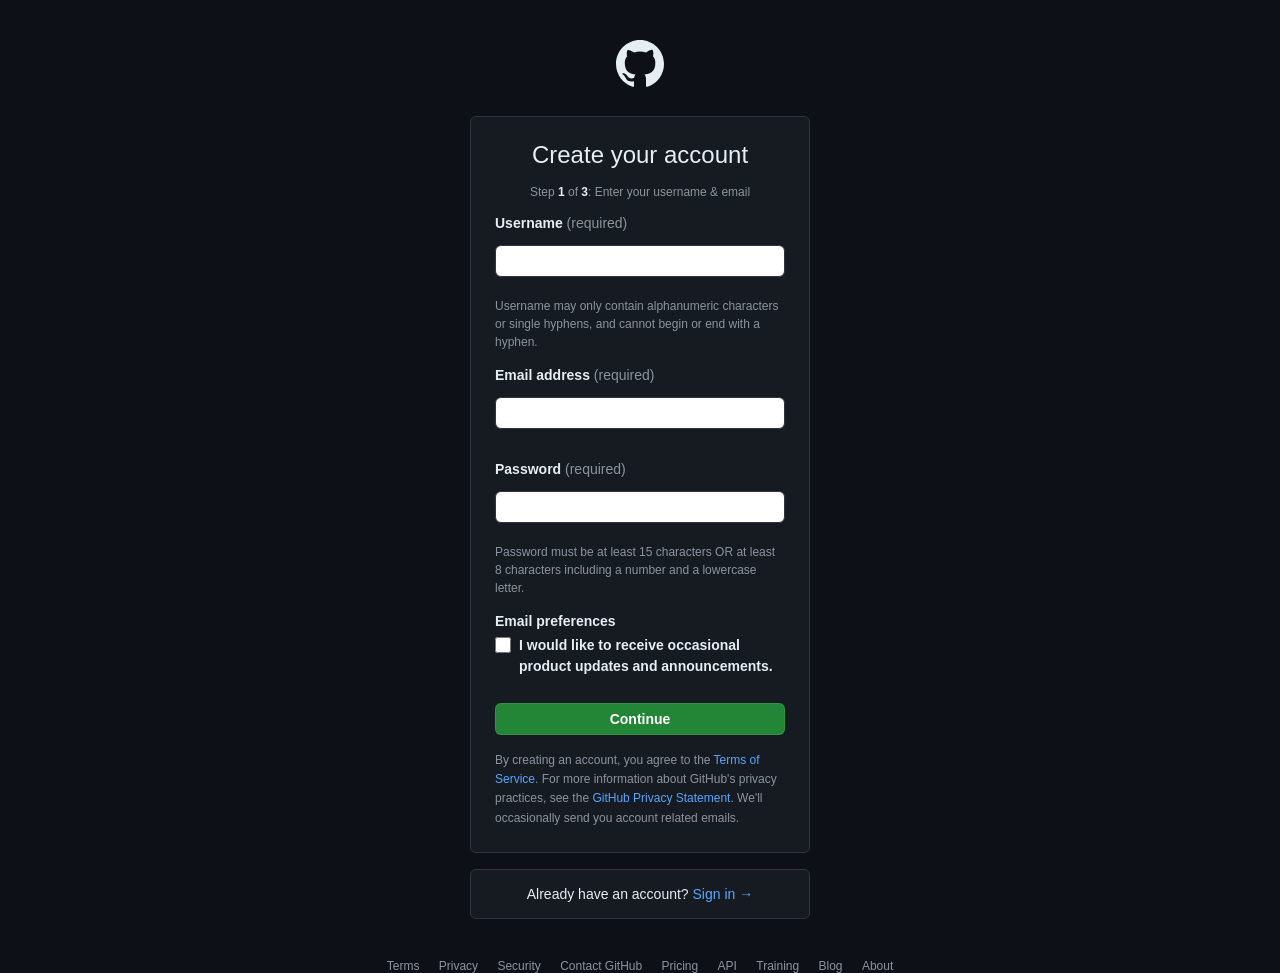
==== create.html @ 65d45bc3 "first commit" ====
<!DOCTYPE html>
<html lang="en">
<head>
  <meta charset="UTF-8" />
  <meta name="viewport" content="width=device-width, initial-scale=1.0" />
  <title>Join GitHub · GitHub</title>
  <link rel="stylesheet" href="style.css" />
</head>
<body>

  <!-- GitHub Logo -->
  <div class="logo">
    <svg viewBox="0 0 16 16" aria-hidden="true">
      <path d="M8 0C3.58 0 0 3.58 0 8c0 3.54 2.29 6.53 5.47 7.59.4.07.55-.17.55-.38
        0-.19-.01-.82-.01-1.49-2.01.37-2.53-.49-2.69-.94-.09-.23-.48-.94-.82-1.13
        -.28-.15-.68-.52-.01-.53.63-.01 1.08.58 1.23.82.72 1.21 1.87.87 2.33.66
        .07-.52.28-.87.51-1.07-1.78-.2-3.64-.89-3.64-3.95 0-.87.31-1.59.82-2.15
        -.08-.2-.36-1.02.08-2.12 0 0 .67-.21 2.2.82.64-.18 1.32-.27 2-.27.68 0
        1.36.09 2 .27 1.53-1.04 2.2-.82 2.2-.82.44 1.1.16 1.92.08 2.12.51.56
        .82 1.27.82 2.15 0 3.07-1.87 3.75-3.65 3.95.29.25.54.73.54 1.48 0 1.07
        -.01 1.93-.01 2.2 0 .21.15.46.55.38A8.013 8.013 0 0 0 16 8c0-4.42-3.58-8-8-8z"/>
    </svg>
  </div>

  <!-- Signup Card -->
  <div class="card">
    <h1>Create your account</h1>

    <p class="step-text">Step <strong>1</strong> of <strong>3</strong>: Enter your username &amp; email</p>

    <form action="#" method="post">

      <div class="form-group">
        <label for="login">Username <span class="label-note">(required)</span></label>
        <input type="text" id="login" name="user[login]" autocomplete="username" required />
        <p class="form-hint">Username may only contain alphanumeric characters or single hyphens, and cannot begin or end with a hyphen.</p>
      </div>

      <div class="form-group">
        <label for="email">Email address <span class="label-note">(required)</span></label>
        <input type="email" id="email" name="user[email]" autocomplete="email" required />
      </div>

      <div class="form-group">
        <label for="password">Password <span class="label-note">(required)</span></label>
        <input type="password" id="password" name="user[password]" autocomplete="new-password" required />
        <p class="form-hint">Password must be at least 15 characters OR at least 8 characters including a number and a lowercase letter.</p>
      </div>

      <div class="form-group">
        <label for="email_opt_in">Email preferences</label>
        <div class="checkbox-row">
          <input type="checkbox" id="email_opt_in" name="user[email_opt_in]" />
          <label for="email_opt_in" class="checkbox-label">
            I would like to receive occasional product updates and announcements.
          </label>
        </div>
      </div>

      <button type="submit" class="btn-primary">Continue</button>

      <p class="terms">
        By creating an account, you agree to the
        <a href="#">Terms of Service</a>.
        For more information about GitHub's privacy practices, see the
        <a href="#">GitHub Privacy Statement</a>.
        We'll occasionally send you account related emails.
      </p>

    </form>
  </div>

  <!-- Sign-in link -->
  <div class="signin-link">
    Already have an account? <a href="./index.html">Sign in →</a>
  </div>

  <!-- Footer -->
  <footer>
    <a href="#">Terms</a>
    <a href="#">Privacy</a>
    <a href="#">Security</a>
    <a href="#">Contact GitHub</a>
    <a href="#">Pricing</a>
    <a href="#">API</a>
    <a href="#">Training</a>
    <a href="#">Blog</a>
    <a href="#">About</a>
  </footer>

</body>
</html>
---- style.css ----
* {
    margin: 0;
    padding: 0;
    box-sizing: border-box;
    font-family: Arial, Helvetica, sans-serif;
    color: #0d1117;
}

body {
    background: #f6f8fa;
    display: flex;
    justify-content: center;
    align-items: center;
    height: 100vh;
}

img {
    width: 100%;
    display: block;
    margin: 30px auto 20px;
}

.container {
    width: 30%;
    text-align: center;
}

h1 {
    margin-bottom: 30px;
    font-size: 40px;
    color: #ffffff;
}

.login-box {
    background: #24292f;
    border: 1px solid #d0d7de;
    border-radius: 6px;
    padding: 20px;
    text-align: left;
}

label {
    font-size: 14px;
    font-weight: 500;
}

input {
    width: 100%;
    padding: 10px;
    margin: 8px 0 16px;
    border: 1px solid #d0d7de;
    border-radius: 6px;
    outline: none;
}

input:focus {
    border-color: #0969da;
    box-shadow: 0 0 5px rgba(9, 105, 218, .3);
}

.password {
    display: flex;
    justify-content: space-between;
    align-items: center;
}

.password a {
    /* text-decoration:none; */
    color: #0969da;
    font-size: 13px;
}
.forgot{
    text-decoration: none;
}
.forgot:hover{
    text-decoration: underline;
    color: #dae8fd;
}

button {
    width: 100%;
    padding: 10px;
    background: #2da44e;
    color: white;
    border: none;
    border-radius: 6px;
    cursor: pointer;
    font-size: 15px;
    font-weight: bold;
}

button:hover {
    background: #218739;
}

.signup-box {
    margin-top: 18px;
    background: #fff;
    border: 1px solid #d0d7de;
    border-radius: 6px;
    padding: 16px;
    font-size: 14px;
}
.signup-box:hover{
    background-color: #6d6d6d;
}
.signup-box a {
    text-decoration: none;
    color: #0969da;
}

.end {
    margin-top: 60px;
    text-align: center;
    /* background:#cb1010; */
    font-size: 20px;
    color: #57606a;
    justify-content: space-around;



}

* {
  box-sizing: border-box;
  margin: 0;
  padding: 0;
}

body {
  font-family: -apple-system, BlinkMacSystemFont, "Segoe UI", Helvetica, Arial, sans-serif;
  background-color: #0d1117;
  color: #e6edf3;
  min-height: 100vh;
  display: flex;
  flex-direction: column;
  align-items: center;
  justify-content: flex-start;
  padding: 40px 16px 80px;
}

/* Logo */
.logo {
  margin-bottom: 24px;
}

.logo svg {
  width: 48px;
  height: 48px;
  fill: #e6edf3;
}

/* Card */
.card {
  background-color: #161b22;
  border: 1px solid #30363d;
  border-radius: 6px;
  padding: 24px;
  width: 100%;
  max-width: 340px;
}

.card h1 {
  font-size: 24px;
  font-weight: 300;
  text-align: center;
  margin-bottom: 16px;
  color: #e6edf3;
}

/* Step indicator */
.step-text {
  font-size: 12px;
  color: #8b949e;
  text-align: center;
  margin-bottom: 16px;
}

.step-text strong {
  color: #e6edf3;
}

/* Form groups */
.form-group {
  margin-bottom: 16px;
}

.form-group label {
  display: block;
  font-size: 14px;
  font-weight: 600;
  margin-bottom: 6px;
  color: #e6edf3;
}

.label-note {
  font-weight: 400;
  color: #8b949e;
}

.form-group input[type="text"],
.form-group input[type="email"],
.form-group input[type="password"] {
  width: 100%;
  padding: 5px 12px;
  font-size: 14px;
  color: #e6edf3;
  background-color: #ffffff;
  border: 1px solid #30363d;
  border-radius: 6px;
  height: 32px;
  outline: none;
  transition: border-color 0.2s, box-shadow 0.2s;
}

.form-group input[type="text"]:focus,
.form-group input[type="email"]:focus,
.form-group input[type="password"]:focus {
  border-color: #1f6feb;
  box-shadow: 0 0 0 3px rgba(31, 111, 235, 0.3);
}

.form-hint {
  font-size: 12px;
  color: #8b949e;
  margin-top: 4px;
  line-height: 1.5;
}

/* Checkbox row */
.checkbox-row {
  display: flex;
  align-items: flex-start;
  gap: 8px;
  margin-top: 4px;
}

.checkbox-row input[type="checkbox"] {
  width: 16px;
  height: 16px;
  flex-shrink: 0;
  margin-top: 2px;
  cursor: pointer;
}

.checkbox-label {
  font-weight: 400;
  font-size: 13px;
  color: #8b949e;
  cursor: pointer;
  line-height: 1.5;
}

/* Submit button */
.btn-primary {
  width: 100%;
  padding: 5px 16px;
  font-size: 14px;
  font-weight: 600;
  color: #ffffff;
  background-color: #238636;
  border: 1px solid rgba(240, 246, 252, 0.1);
  border-radius: 6px;
  height: 32px;
  cursor: pointer;
  transition: background-color 0.2s;
  margin-top: 4px;
}

.btn-primary:hover {
  background-color: #2ea043;
}

/* Terms text */
.terms {
  font-size: 12px;
  color: #8b949e;
  margin-top: 16px;
  line-height: 1.6;
}

.terms a {
  color: #58a6ff;
  text-decoration: none;
}

.terms a:hover {
  text-decoration: underline;
}

/* Sign-in box */
.signin-link {
  margin-top: 16px;
  font-size: 14px;
  text-align: center;
  color: #e6edf3;
  background-color: #161b22;
  border: 1px solid #30363d;
  border-radius: 6px;
  padding: 16px;
  width: 100%;
  max-width: 340px;
}

.signin-link a {
  color: #58a6ff;
  text-decoration: none;
}

.signin-link a:hover {
  text-decoration: underline;
}

/* Footer */
footer {
  margin-top: 40px;
  font-size: 12px;
  color: #8b949e;
  text-align: center;
}

footer a {
  color: #8b949e;
  text-decoration: none;
  margin: 0 8px;
}

footer a:hover {
  color: #58a6ff;
  text-decoration: underline;
}
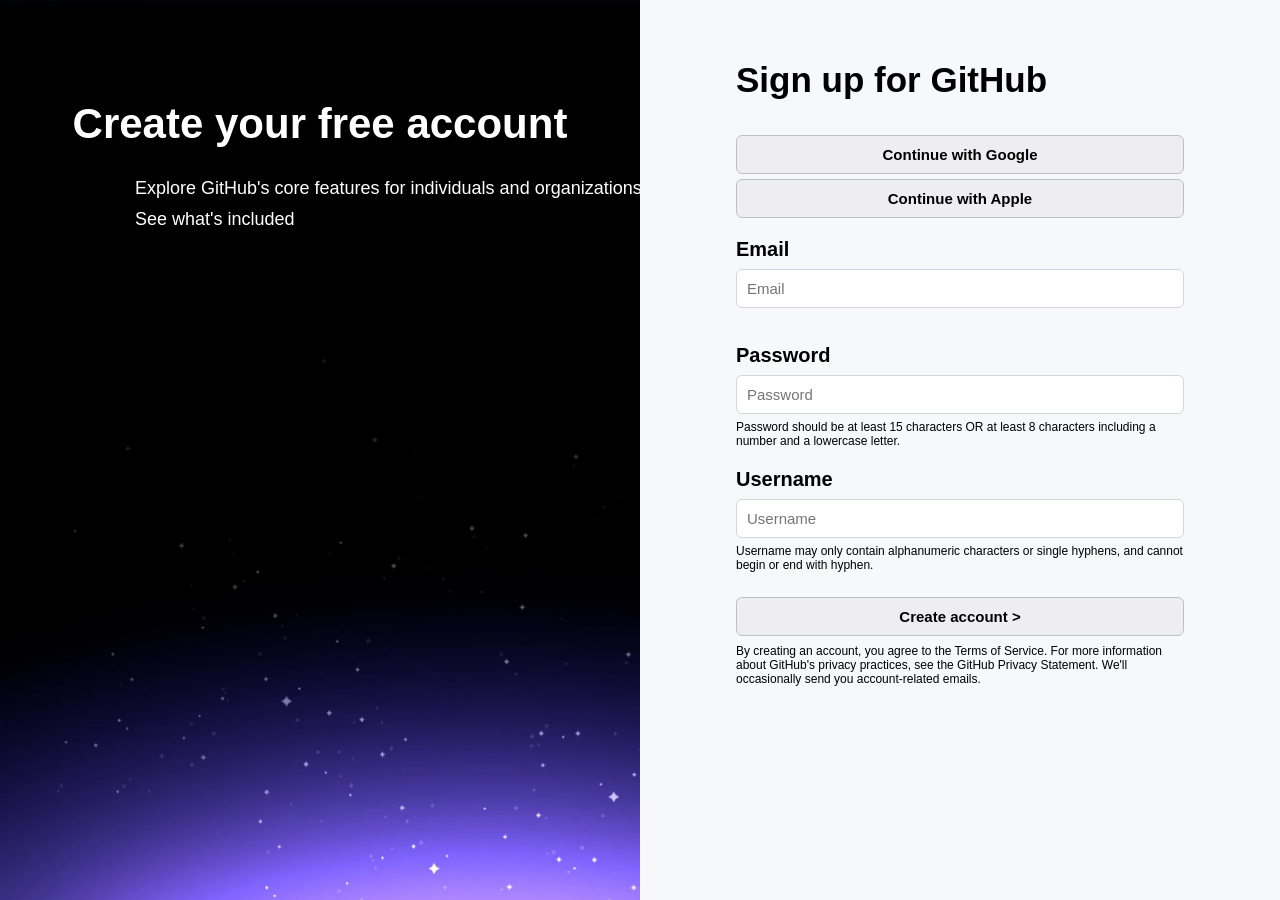
==== commit 510aebf7: "secondcommit" ====
--- a/create.html
+++ b/create.html
@@ -1,92 +1,71 @@
 <!DOCTYPE html>
 <html lang="en">
+
 <head>
-  <meta charset="UTF-8" />
-  <meta name="viewport" content="width=device-width, initial-scale=1.0" />
-  <title>Join GitHub · GitHub</title>
-  <link rel="stylesheet" href="style.css" />
+    <meta charset="UTF-8">
+    <meta name="viewport" content="width=device-width, initial-scale=1.0">
+    <title>Sign in for github</title>
+    <link rel="stylesheet" href="./style.css">
+    <link rel="stylesheet" href="./create.html">
 </head>
+
 <body>
+    <div class="master">
 
-  <!-- GitHub Logo -->
-  <div class="logo">
-    <svg viewBox="0 0 16 16" aria-hidden="true">
-      <path d="M8 0C3.58 0 0 3.58 0 8c0 3.54 2.29 6.53 5.47 7.59.4.07.55-.17.55-.38
-        0-.19-.01-.82-.01-1.49-2.01.37-2.53-.49-2.69-.94-.09-.23-.48-.94-.82-1.13
-        -.28-.15-.68-.52-.01-.53.63-.01 1.08.58 1.23.82.72 1.21 1.87.87 2.33.66
-        .07-.52.28-.87.51-1.07-1.78-.2-3.64-.89-3.64-3.95 0-.87.31-1.59.82-2.15
-        -.08-.2-.36-1.02.08-2.12 0 0 .67-.21 2.2.82.64-.18 1.32-.27 2-.27.68 0
-        1.36.09 2 .27 1.53-1.04 2.2-.82 2.2-.82.44 1.1.16 1.92.08 2.12.51.56
-        .82 1.27.82 2.15 0 3.07-1.87 3.75-3.65 3.95.29.25.54.73.54 1.48 0 1.07
-        -.01 1.93-.01 2.2 0 .21.15.46.55.38A8.013 8.013 0 0 0 16 8c0-4.42-3.58-8-8-8z"/>
-    </svg>
-  </div>
+        <div class="img-section">
+            <h1>Create your free account</h1>
+            <p>Explore GitHub's core features for individuals and organizations.</p>
+            <p>See what's included</p>
+        </div>
 
-  <!-- Signup Card -->
-  <div class="card">
-    <h1>Create your account</h1>
 
-    <p class="step-text">Step <strong>1</strong> of <strong>3</strong>: Enter your username &amp; email</p>
+        <div class="text-section">
 
-    <form action="#" method="post">
+            <div class="info">
+                <h3>Sign up for GitHub</h3>
+                <button>Continue with Google</button>
+                <button>Continue with Apple</button>
+                <label>Email </label>
+                <input type="email" placeholder="Email" required>
 
-      <div class="form-group">
-        <label for="login">Username <span class="label-note">(required)</span></label>
-        <input type="text" id="login" name="user[login]" autocomplete="username" required />
-        <p class="form-hint">Username may only contain alphanumeric characters or single hyphens, and cannot begin or end with a hyphen.</p>
-      </div>
 
-      <div class="form-group">
-        <label for="email">Email address <span class="label-note">(required)</span></label>
-        <input type="email" id="email" name="user[email]" autocomplete="email" required />
-      </div>
+                <label>Password</label>
+                <input type="password" placeholder="Password" required>
+                <p>Password should be at least 15 characters OR at least 8 characters including a number and a lowercase letter. </p>
 
-      <div class="form-group">
-        <label for="password">Password <span class="label-note">(required)</span></label>
-        <input type="password" id="password" name="user[password]" autocomplete="new-password" required />
-        <p class="form-hint">Password must be at least 15 characters OR at least 8 characters including a number and a lowercase letter.</p>
-      </div>
+                <label>Username</label>
+                <input type="text" placeholder="Username" required>
+                <p>Username may only contain alphanumeric characters or single hyphens, and cannot begin or end with hyphen.</p>
 
-      <div class="form-group">
-        <label for="email_opt_in">Email preferences</label>
-        <div class="checkbox-row">
-          <input type="checkbox" id="email_opt_in" name="user[email_opt_in]" />
-          <label for="email_opt_in" class="checkbox-label">
-            I would like to receive occasional product updates and announcements.
-          </label>
+                <!-- <label>Your Country/Region</label>
+                <button>India</button>
+                <p>For compliance reasons, we're required to collect country information to send you occasional updates and announcements.</p>
+
+                <label for="email_opt_in">GitHub Copilot</label>
+                <input type="checkbox" id="email_opt_in" name="user[email_opt_in]" />
+                <label for="email_opt_in" class="checkbox-label">
+                    Sign up for Copilot Free for coding assistance on the web, in the IDE, and in the
+                    CLI. See terms
+                </label>
+
+
+                <label for="email_opt_in">Email preferences</label>
+
+                <input type="checkbox" id="email_opt_in" name="user[email_opt_in]" />
+                <label for="email_opt_in" class="checkbox-label">
+                    I would like to receive occasional product updates and announcements.
+                </label> -->
+
+                <div class="footer">
+                <button>Create account ></button>
+                <p>By creating an account, you agree to the Terms of Service. For more information about GitHub's
+                    privacy
+                    practices, see the GitHub Privacy Statement. We'll occasionally send you account-related emails.
+                </p>
+                </div>
+            </div>
         </div>
-      </div>
+    </div>
+</body>
 
-      <button type="submit" class="btn-primary">Continue</button>
-
-      <p class="terms">
-        By creating an account, you agree to the
-        <a href="#">Terms of Service</a>.
-        For more information about GitHub's privacy practices, see the
-        <a href="#">GitHub Privacy Statement</a>.
-        We'll occasionally send you account related emails.
-      </p>
-
-    </form>
-  </div>
-
-  <!-- Sign-in link -->
-  <div class="signin-link">
-    Already have an account? <a href="./index.html">Sign in →</a>
-  </div>
-
-  <!-- Footer -->
-  <footer>
-    <a href="#">Terms</a>
-    <a href="#">Privacy</a>
-    <a href="#">Security</a>
-    <a href="#">Contact GitHub</a>
-    <a href="#">Pricing</a>
-    <a href="#">API</a>
-    <a href="#">Training</a>
-    <a href="#">Blog</a>
-    <a href="#">About</a>
-  </footer>
-
-</body>
 </html>
--- a/style.css
+++ b/style.css
@@ -1,331 +1,214 @@
-* {
-    margin: 0;
-    padding: 0;
-    box-sizing: border-box;
-    font-family: Arial, Helvetica, sans-serif;
-    color: #0d1117;
-}
-
-body {
-    background: #f6f8fa;
-    display: flex;
+*{
+    margin:0;
+    padding:0;
+    box-sizing:border-box;
+    font-family:Arial, Helvetica, sans-serif;
+}
+
+body{
+    background:#f6f8fa;
+    display:flex;
+    justify-content:center;
+    align-items:center;
+    height:100vh;
+}
+img{
+    width:100%;
+    display:block;
+    margin:30px auto 20px;
+}
+
+.container{
+    width:30%;
+    text-align:center;
+}
+
+.container img{
+    width: 30%;
+    height: 10vh;
+}
+
+h1{
+    margin-bottom:30px;
+    font-size:40px;
+    color:#24292f;
+}
+
+.login-box{
+    background:#fff;
+    border:1px solid #d0d7de;
+    border-radius:6px;
+    padding:20px;
+    text-align:left;
+}
+
+label{
+    font-size:14px;
+    font-weight:500;
+}
+
+input{
+    width:100%;
+    padding:10px;
+    margin:8px 0 16px;
+    border:1px solid #d0d7de;
+    border-radius:6px;
+    outline:none;
+}
+
+input:focus{
+    border-color:#0969da;
+    box-shadow:0 0 5px rgba(9,105,218,.3);
+}
+
+.password{
+    display:flex;
+    justify-content:space-between;
+    align-items:center;
+}
+
+.password a{
+    /* text-decoration:none; */
+    color:#0969da;
+    font-size:13px;
+}
+
+button{
+    width:100%;
+    padding:10px;
+    background:#2da44e;
+    color:white;
+    border:none;
+    border-radius:6px;
+    cursor:pointer;
+    font-size:15px;
+    font-weight:bold;
+}
+
+button:hover{
+    background:#218739;
+}
+
+.signup-box{
+    margin-top:18px;
+    background:#fff;
+    border:1px solid #d0d7de;
+    border-radius:6px;
+    padding:16px;
+    font-size:14px;
+}
+
+.signup-box a{
+    text-decoration:none;
+    color:#0969da;
+}
+.end{
+    margin-top:60px;
+    text-align:center;
+    /* background:#cb1010; */
+    font-size:20px;
+    color:#57606a;
+    justify-content:space-around;
+
+
+
+}
+.master{
+height: 100vh;
+width: 100%;
+display: flex;
+}
+
+.img-section{
+background-image: url(./bg.webp);
+height: 100vh;
+background-size: cover;
+background-repeat: no-repeat;
+width: 50%;
+color: white
+}
+.img-section h1{
+    color: white;
+    display: flex;
+    width: 100%;
+    margin-top: 100px;
     justify-content: center;
     align-items: center;
+    /* background-color: aqua; */
+    font-size: 42px;
+}
+
+.img-section p{
+    display: flex;
+    width: 100%;
+    justify-content:start;
+    margin-top: 10px;
+    margin-left: 135px;
+    align-items: center;
+    /* background-color: aqua; */
+    font-size: 18px;
+
+}
+
+.text-section{
+    width: 50%;
     height: 100vh;
-}
-
-img {
-    width: 100%;
-    display: block;
-    margin: 30px auto 20px;
-}
-
-.container {
-    width: 30%;
-    text-align: center;
-}
-
-h1 {
+    /* background-color: #0969da; */
+    display: flex;
+    justify-content: center;
+    align-items: center;
+    flex-direction: column; 
+  
+
+}
+.info{
+    width: 70%; 
+    height: 100vh;
+    /* background-color: #0969da; */
+    display: flex;
+    flex-direction: column;
+    /* justify-content: center; */
+}
+.info h3{
+    font-size:35px;
+    margin-top: 60px;
     margin-bottom: 30px;
-    font-size: 40px;
-    color: #ffffff;
-}
-
-.login-box {
-    background: #24292f;
-    border: 1px solid #d0d7de;
-    border-radius: 6px;
-    padding: 20px;
-    text-align: left;
-}
-
-label {
-    font-size: 14px;
-    font-weight: 500;
-}
-
-input {
-    width: 100%;
+
+}
+
+.info label{
+    /* background-color: #218739; */
+    font-size: 20px;
+    font-weight: bold;
+    margin-top:20px;
+}
+
+.info input{
     padding: 10px;
-    margin: 8px 0 16px;
-    border: 1px solid #d0d7de;
-    border-radius: 6px;
-    outline: none;
-}
-
-input:focus {
-    border-color: #0969da;
-    box-shadow: 0 0 5px rgba(9, 105, 218, .3);
-}
-
-.password {
-    display: flex;
-    justify-content: space-between;
-    align-items: center;
-}
-
-.password a {
-    /* text-decoration:none; */
-    color: #0969da;
-    font-size: 13px;
-}
-.forgot{
-    text-decoration: none;
-}
-.forgot:hover{
-    text-decoration: underline;
-    color: #dae8fd;
-}
-
-button {
-    width: 100%;
-    padding: 10px;
-    background: #2da44e;
-    color: white;
-    border: none;
-    border-radius: 6px;
-    cursor: pointer;
     font-size: 15px;
-    font-weight: bold;
-}
-
-button:hover {
-    background: #218739;
-}
-
-.signup-box {
-    margin-top: 18px;
-    background: #fff;
-    border: 1px solid #d0d7de;
-    border-radius: 6px;
-    padding: 16px;
-    font-size: 14px;
-}
-.signup-box:hover{
-    background-color: #6d6d6d;
-}
-.signup-box a {
-    text-decoration: none;
-    color: #0969da;
-}
-
-.end {
-    margin-top: 60px;
-    text-align: center;
-    /* background:#cb1010; */
-    font-size: 20px;
-    color: #57606a;
-    justify-content: space-around;
-
-
-
-}
-
-* {
-  box-sizing: border-box;
-  margin: 0;
-  padding: 0;
-}
-
-body {
-  font-family: -apple-system, BlinkMacSystemFont, "Segoe UI", Helvetica, Arial, sans-serif;
-  background-color: #0d1117;
-  color: #e6edf3;
-  min-height: 100vh;
-  display: flex;
-  flex-direction: column;
-  align-items: center;
-  justify-content: flex-start;
-  padding: 40px 16px 80px;
-}
-
-/* Logo */
-.logo {
-  margin-bottom: 24px;
-}
-
-.logo svg {
-  width: 48px;
-  height: 48px;
-  fill: #e6edf3;
-}
-
-/* Card */
-.card {
-  background-color: #161b22;
-  border: 1px solid #30363d;
-  border-radius: 6px;
-  padding: 24px;
-  width: 100%;
-  max-width: 340px;
-}
-
-.card h1 {
-  font-size: 24px;
-  font-weight: 300;
-  text-align: center;
-  margin-bottom: 16px;
-  color: #e6edf3;
-}
-
-/* Step indicator */
-.step-text {
-  font-size: 12px;
-  color: #8b949e;
-  text-align: center;
-  margin-bottom: 16px;
-}
-
-.step-text strong {
-  color: #e6edf3;
-}
-
-/* Form groups */
-.form-group {
-  margin-bottom: 16px;
-}
-
-.form-group label {
-  display: block;
-  font-size: 14px;
-  font-weight: 600;
-  margin-bottom: 6px;
-  color: #e6edf3;
-}
-
-.label-note {
-  font-weight: 400;
-  color: #8b949e;
-}
-
-.form-group input[type="text"],
-.form-group input[type="email"],
-.form-group input[type="password"] {
-  width: 100%;
-  padding: 5px 12px;
-  font-size: 14px;
-  color: #e6edf3;
-  background-color: #ffffff;
-  border: 1px solid #30363d;
-  border-radius: 6px;
-  height: 32px;
-  outline: none;
-  transition: border-color 0.2s, box-shadow 0.2s;
-}
-
-.form-group input[type="text"]:focus,
-.form-group input[type="email"]:focus,
-.form-group input[type="password"]:focus {
-  border-color: #1f6feb;
-  box-shadow: 0 0 0 3px rgba(31, 111, 235, 0.3);
-}
-
-.form-hint {
-  font-size: 12px;
-  color: #8b949e;
-  margin-top: 4px;
-  line-height: 1.5;
-}
-
-/* Checkbox row */
-.checkbox-row {
-  display: flex;
-  align-items: flex-start;
-  gap: 8px;
-  margin-top: 4px;
-}
-
-.checkbox-row input[type="checkbox"] {
-  width: 16px;
-  height: 16px;
-  flex-shrink: 0;
-  margin-top: 2px;
-  cursor: pointer;
-}
-
-.checkbox-label {
-  font-weight: 400;
-  font-size: 13px;
-  color: #8b949e;
-  cursor: pointer;
-  line-height: 1.5;
-}
-
-/* Submit button */
-.btn-primary {
-  width: 100%;
-  padding: 5px 16px;
-  font-size: 14px;
-  font-weight: 600;
-  color: #ffffff;
-  background-color: #238636;
-  border: 1px solid rgba(240, 246, 252, 0.1);
-  border-radius: 6px;
-  height: 32px;
-  cursor: pointer;
-  transition: background-color 0.2s;
-  margin-top: 4px;
-}
-
-.btn-primary:hover {
-  background-color: #2ea043;
-}
-
-/* Terms text */
-.terms {
-  font-size: 12px;
-  color: #8b949e;
-  margin-top: 16px;
-  line-height: 1.6;
-}
-
-.terms a {
-  color: #58a6ff;
-  text-decoration: none;
-}
-
-.terms a:hover {
-  text-decoration: underline;
-}
-
-/* Sign-in box */
-.signin-link {
-  margin-top: 16px;
-  font-size: 14px;
-  text-align: center;
-  color: #e6edf3;
-  background-color: #161b22;
-  border: 1px solid #30363d;
-  border-radius: 6px;
-  padding: 16px;
-  width: 100%;
-  max-width: 340px;
-}
-
-.signin-link a {
-  color: #58a6ff;
-  text-decoration: none;
-}
-
-.signin-link a:hover {
-  text-decoration: underline;
-}
-
-/* Footer */
-footer {
-  margin-top: 40px;
-  font-size: 12px;
-  color: #8b949e;
-  text-align: center;
-}
-
-footer a {
-  color: #8b949e;
-  text-decoration: none;
-  margin: 0 8px;
-}
-
-footer a:hover {
-  color: #58a6ff;
-  text-decoration: underline;
+
+}
+
+.info button{
+    margin-top: 5px;
+    background-color: #eeeef0;
+    border: solid silver 1px;
+    color: black;
+}
+
+.info p{
+    font-size: 12px;
+    margin-top: -10px;
+}
+
+.footer{
+    margin-top: 20px;
+}
+
+.footer p{
+    margin-top: 8px;
+}
+
+.master button:hover{
+    background-color: #2da44e;
 }
